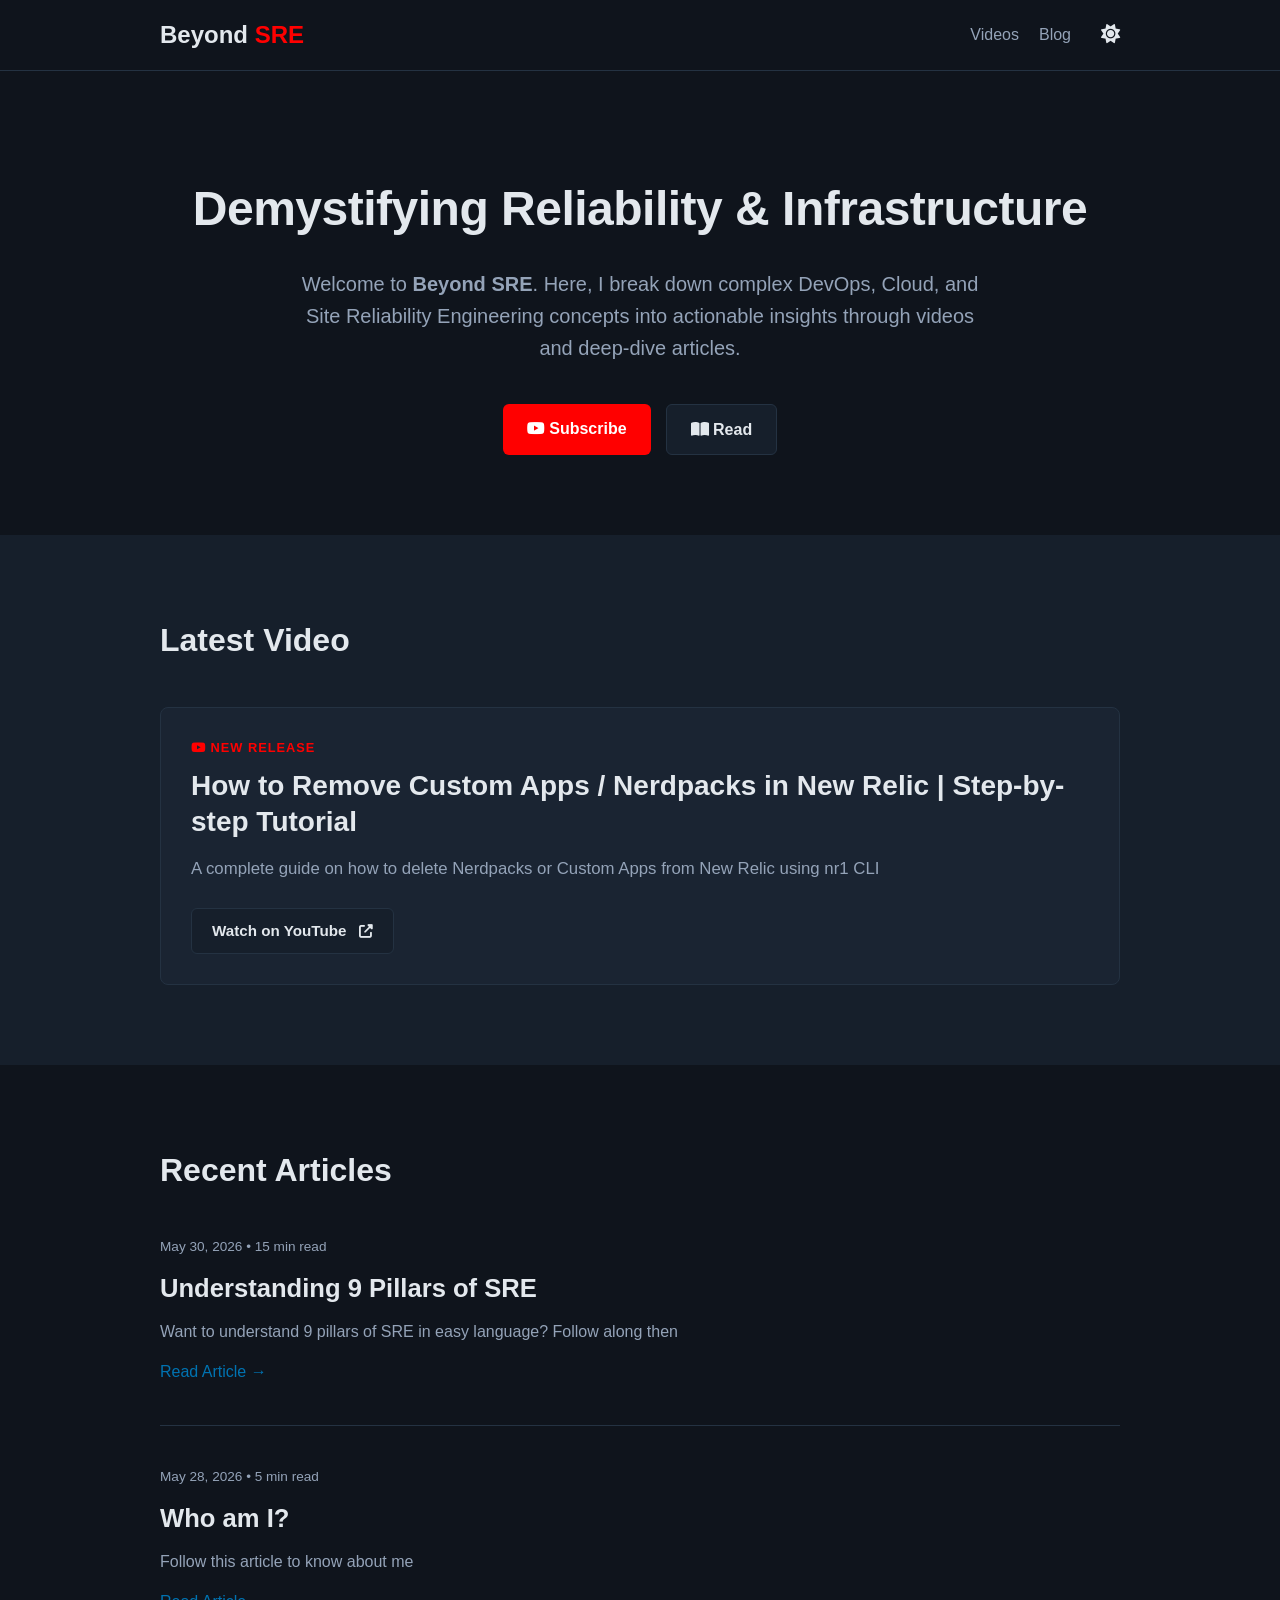
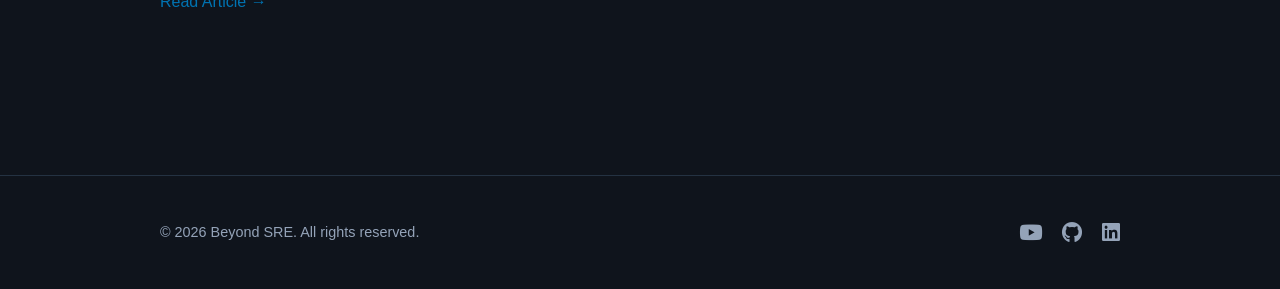
==== index.html @ 257428c2 "New blog on sre" ====
<!doctype html>
<html lang="en">
  <head>
    <meta charset="UTF-8" />
    <meta name="viewport" content="width=device-width, initial-scale=1.0" />
    <title>Beyond SRE</title>
    <link rel="stylesheet" href="style.css" />
    <link
      rel="stylesheet"
      href="https://cdnjs.cloudflare.com/ajax/libs/font-awesome/6.4.0/css/all.min.css"
    />
    <link rel="icon" href="favicon.png" type="image/png" />
  </head>
  <body>
    <header>
      <div class="container nav-container">
        <a href="#" class="logo">Beyond <span class="accent">SRE</span></a>
        <nav>
          <ul class="nav-links">
            <li><a href="#videos">Videos</a></li>
            <li><a href="#blog">Blog</a></li>
          </ul>
          <button id="theme-toggle" aria-label="Toggle theme">
            <i class="fas fa-moon"></i>
          </button>
        </nav>
      </div>
    </header>

    <section id="about" class="hero">
      <div class="container hero-content">
        <h1>Demystifying Reliability & Infrastructure</h1>
        <p>
          Welcome to <strong>Beyond SRE</strong>. Here, I break down complex
          DevOps, Cloud, and Site Reliability Engineering concepts into
          actionable insights through videos and deep-dive articles.
        </p>
        <div class="hero-cta">
          <a
            href="https://youtube.com/@beyondsre"
            target="_blank"
            class="btn btn-primary"
            ><i class="fab fa-youtube"></i> Subscribe</a
          >
          <a href="#blog" class="btn btn-secondary"
            ><i class="fas fa-book-open"></i> Read</a
          >
        </div>
      </div>
    </section>

    <section id="videos" class="section-padding bg-alt">
      <div class="container">
        <h2 class="section-title">Latest Video</h2>

        <div class="video-horizontal-card">
          <div class="video-right">
            <span class="video-tag"
              ><i class="fab fa-youtube"></i> New Release</span
            >
            <h3>
              How to Remove Custom Apps / Nerdpacks in New Relic | Step-by-step
              Tutorial
            </h3>
            <p>
              A complete guide on how to delete Nerdpacks or Custom Apps from
              New Relic using nr1 CLI
            </p>
            <a
              href="https://youtu.be/1CXdH6DP-tQ"
              target="_blank"
              class="btn btn-secondary video-link-btn"
            >
              Watch on YouTube <i class="fas fa-external-link-alt"></i>
            </a>
          </div>
        </div>
      </div>
    </section>

    <section id="blog" class="section-padding">
      <div class="container">
        <h2 class="section-title">Recent Articles</h2>

        <div class="blog-grid"></div>
      </div>
    </section>

    <footer>
      <div class="container footer-content">
        <p>&copy; 2026 Beyond SRE. All rights reserved.</p>
        <div class="social-links">
          <a
            href="https://youtube.com/@beyondsre"
            target="_blank"
            aria-label="YouTube"
            ><i class="fab fa-youtube"></i
          ></a>
          <a
            href="https://github.com/shayansaha85"
            target="_blank"
            aria-label="GitHub"
            ><i class="fab fa-github"></i
          ></a>
          <a
            href="https://linkedin.com/in/shayansaha85"
            target="_blank"
            aria-label="LinkedIn"
            ><i class="fab fa-linkedin"></i
          ></a>
        </div>
      </div>
    </footer>

    <script src="script.js"></script>
  </body>
</html>
---- style.css ----
/* ==========================================================================
   1. CSS VARIABLES (Light/Dark Mode Theme)
   ========================================================================== */
:root {
    --bg-color: #ffffff;
    --bg-alt: #f8f9fa;
    --text-color: #212529;
    --text-muted: #6c757d;
    --primary-color: #ff0000; /* YouTube Red */
    --accent-color: #0073b1;  /* Clean Tech Blue */
    --border-color: #e9ecef;
    --card-bg: #ffffff;
}

[data-theme="dark"] {
    --bg-color: #0f141c;
    --bg-alt: #161f2b;
    --text-color: #e3e8ed;
    --text-muted: #94a3b8;
    --border-color: #243242;
    --card-bg: #1a2432;
}

/* ==========================================================================
   2. BASE RESETS & TYPOGRAPHY
   ========================================================================== */
* {
    margin: 0;
    padding: 0;
    box-sizing: border-box;
}

html {
    scroll-behavior: smooth;
}

body {
    font-family: -apple-system, BlinkMacSystemFont, Roboto, sans-serif;
    background-color: var(--bg-color);
    color: var(--text-color);
    line-height: 1.6;
    transition: background-color 0.3s, color 0.3s;
}

.container {
    max-width: 1000px;
    margin: 0 auto;
    padding: 0 20px;
}

/* --- Utilities --- */
.section-padding {
    padding: 80px 0;
}

.bg-alt {
    background-color: var(--bg-alt);
}

.section-title {
    font-size: 2rem;
    margin-bottom: 40px;
    position: relative;
}

/* ==========================================================================
   3. HEADER & NAVIGATION
   ========================================================================== */
header {
    background-color: var(--bg-color);
    border-bottom: 1px solid var(--border-color);
    position: sticky;
    top: 0;
    z-index: 100;
}

.nav-container {
    display: flex;
    justify-content: space-between;
    align-items: center;
    height: 70px;
}

.logo {
    font-size: 1.5rem;
    font-weight: 700;
    text-decoration: none;
    color: var(--text-color);
}

.logo .accent {
    color: var(--primary-color);
}

nav {
    display: flex;
    align-items: center;
    gap: 30px;
}

.nav-links {
    display: flex;
    list-style: none;
    gap: 20px;
}

.nav-links a {
    text-decoration: none;
    color: var(--text-muted);
    font-weight: 500;
    transition: color 0.2s;
}

.nav-links a:hover {
    color: var(--text-color);
}

#theme-toggle {
    background: none;
    border: none;
    color: var(--text-color);
    cursor: pointer;
    font-size: 1.2rem;
}

/* ==========================================================================
   4. HERO SECTION
   ========================================================================== */
.hero {
    padding: 100px 0 80px 0;
    text-align: center;
}

.hero h1 {
    font-size: 3rem;
    margin-bottom: 20px;
    letter-spacing: -0.5px;
}

.hero p {
    font-size: 1.25rem;
    color: var(--text-muted);
    max-width: 700px;
    margin: 0 auto 40px auto;
}

.hero-cta {
    display: flex;
    justify-content: center;
    gap: 15px;
}

/* --- Reusable Buttons --- */
.btn {
    display: inline-block;
    padding: 12px 24px;
    border-radius: 6px;
    text-decoration: none;
    font-weight: 600;
    transition: transform 0.2s, opacity 0.2s;
}

.btn:active {
    transform: scale(0.98);
}

.btn-primary {
    background-color: var(--primary-color);
    color: #ffffff;
}

.btn-secondary {
    background-color: var(--bg-alt);
    color: var(--text-color);
    border: 1px solid var(--border-color);
}

/* ==========================================================================
   5. LATEST VIDEO SECTION (Horizontal Layout)
   ========================================================================== */
.video-horizontal-card {
    display: flex;
    gap: 40px;
    background-color: var(--card-bg);
    border: 1px solid var(--border-color);
    border-radius: 8px;
    overflow: hidden;
    padding: 30px;
    align-items: center;
}

.video-left {
    flex: 1;
    min-width: 300px;
}

.video-img {
    width: 100%;
    height: auto;
    aspect-ratio: 16 / 9;
    object-fit: cover;
    border-radius: 6px;
    display: block;
}

.video-right {
    flex: 1.2;
    display: flex;
    flex-direction: column;
    align-items: flex-start;
}

.video-tag {
    font-size: 0.8rem;
    text-transform: uppercase;
    font-weight: 700;
    color: var(--primary-color);
    margin-bottom: 10px;
    letter-spacing: 1px;
}

.video-right h3 {
    font-size: 1.75rem;
    margin-bottom: 15px;
    line-height: 1.3;
}

.video-right p {
    color: var(--text-muted);
    margin-bottom: 25px;
    font-size: 1.05rem;
}

.video-link-btn {
    padding: 10px 20px;
    font-size: 0.95rem;
}

.video-link-btn i {
    margin-left: 8px;
    font-size: 0.85rem;
}

/* ==========================================================================
   6. BLOG GRID SECTION
   ========================================================================== */
.blog-grid {
    display: flex;
    flex-direction: column;
    gap: 40px;
}

.blog-card {
    padding-bottom: 40px;
    border-bottom: 1px solid var(--border-color);
}

.blog-card:last-child {
    border-bottom: none;
}

.blog-meta {
    font-size: 0.85rem;
    color: var(--text-muted);
    margin-bottom: 10px;
}

.blog-card h3 a {
    color: var(--text-color);
    text-decoration: none;
    font-size: 1.6rem;
}

.blog-card h3 a:hover {
    color: var(--accent-color);
}

.blog-card p {
    color: var(--text-muted);
    margin-top: 10px;
    margin-bottom: 15px;
    max-width: 800px;
}

.read-more {
    color: var(--accent-color);
    text-decoration: none;
    font-weight: 500;
}

/* ==========================================================================
   7. FOOTER SECTION
   ========================================================================== */
footer {
    border-top: 1px solid var(--border-color);
    padding: 40px 0;
    margin-top: 40px;
}

.footer-content {
    display: flex;
    justify-content: space-between;
    align-items: center;
    color: var(--text-muted);
    font-size: 0.9rem;
}

.social-links {
    display: flex;
    gap: 20px;
}

.social-links a {
    color: var(--text-muted);
    font-size: 1.3rem;
    transition: color 0.2s;
}

.social-links a:hover {
    color: var(--text-color);
}

/* ==========================================================================
   8. MOBILE RESPONSIVENESS MEDIA QUERIES
   ========================================================================== */
@media (max-width: 768px) {
    /* Main Layout Adapts */
    .hero h1 {
        font-size: 2.2rem;
    }
    
    /* Video Row turns into a Vertical Stack */
    .video-horizontal-card {
        flex-direction: column;
        padding: 20px;
        gap: 20px;
    }
    
    .video-left {
        width: 100%;
        min-width: unset;
    }
    
    .video-right h3 {
        font-size: 1.4rem;
    }

    /* Footer shifts to stack centered */
    .footer-content {
        flex-direction: column;
        gap: 20px;
        text-align: center;
    }
}
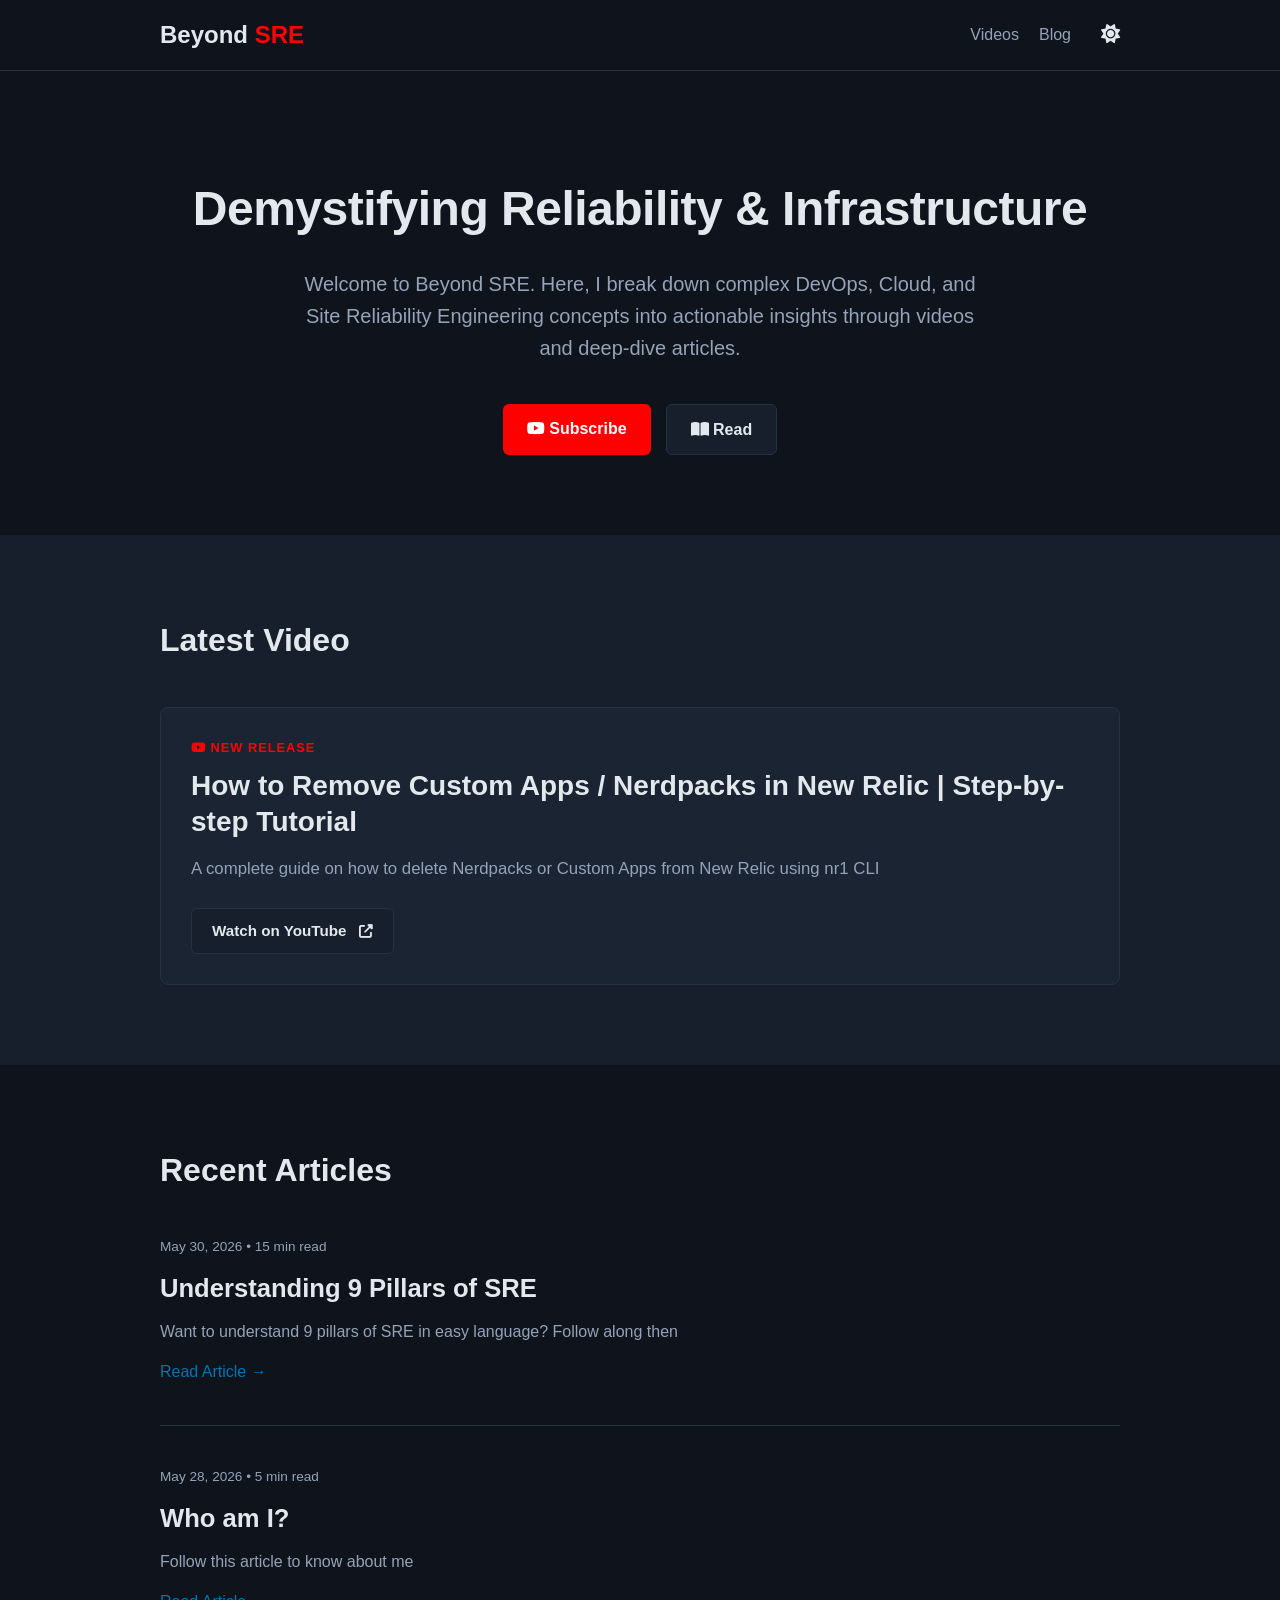
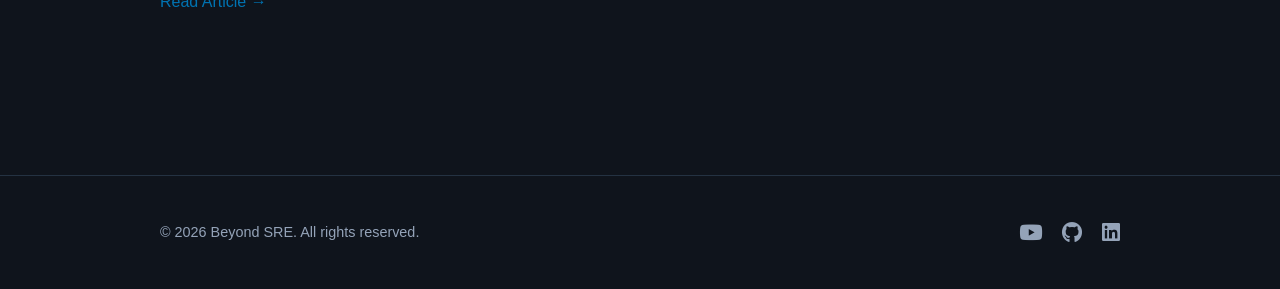
==== commit ffe08ea8: "Beyond SRE was bold. Made it normal in the intro text" ====
--- a/index.html
+++ b/index.html
@@ -31,7 +31,7 @@
       <div class="container hero-content">
         <h1>Demystifying Reliability & Infrastructure</h1>
         <p>
-          Welcome to <strong>Beyond SRE</strong>. Here, I break down complex
+          Welcome to Beyond SRE. Here, I break down complex
           DevOps, Cloud, and Site Reliability Engineering concepts into
           actionable insights through videos and deep-dive articles.
         </p>
--- a/style.css
+++ b/style.css
@@ -35,7 +35,7 @@
 }
 
 body {
-    font-family: -apple-system, BlinkMacSystemFont, Roboto, sans-serif;
+    font-family: Helvetica;
     background-color: var(--bg-color);
     color: var(--text-color);
     line-height: 1.6;
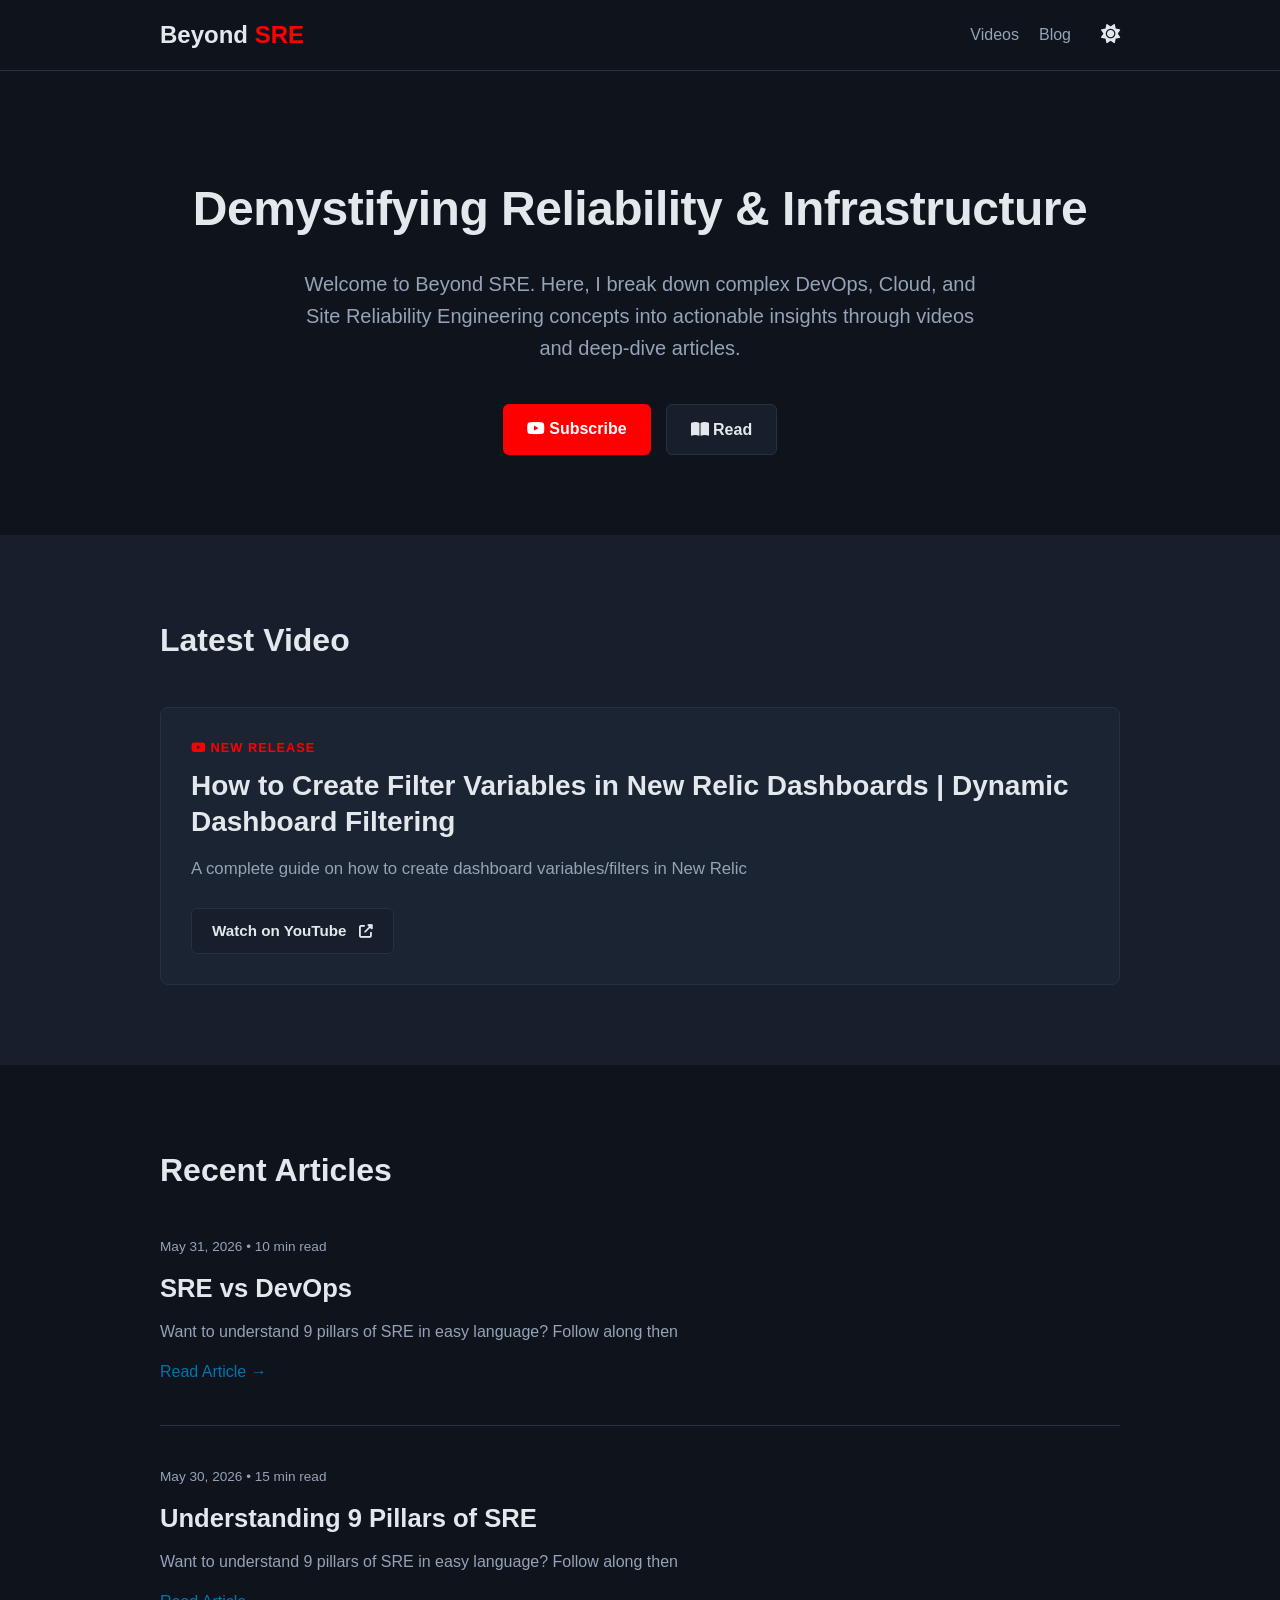
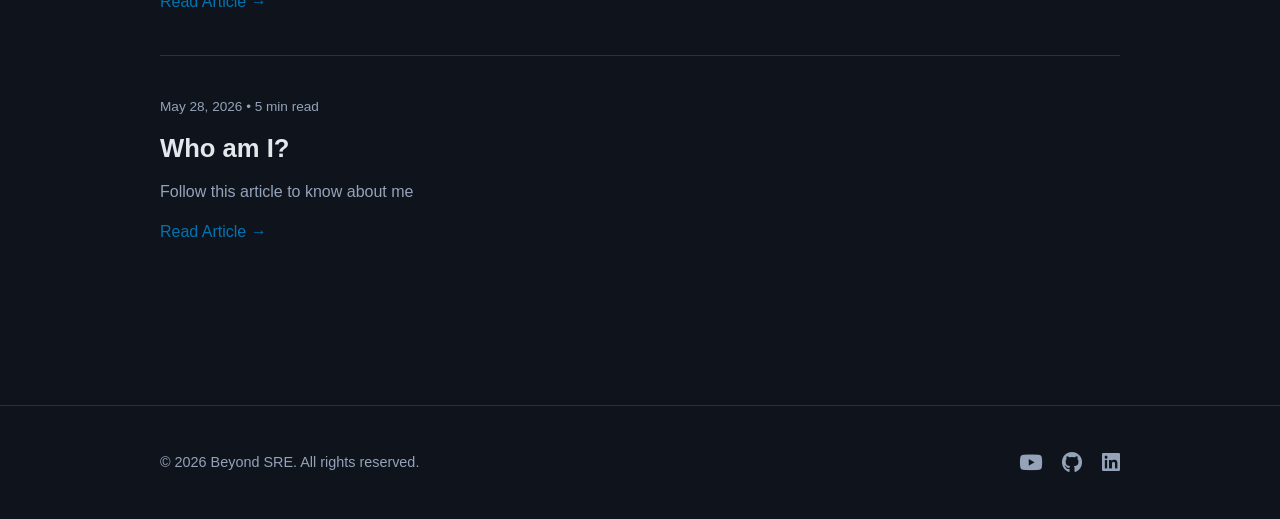
==== commit ce3551c2: "Add : New Video, New Blog" ====
--- a/index.html
+++ b/index.html
@@ -59,15 +59,13 @@
               ><i class="fab fa-youtube"></i> New Release</span
             >
             <h3>
-              How to Remove Custom Apps / Nerdpacks in New Relic | Step-by-step
-              Tutorial
+              How to Create Filter Variables in New Relic Dashboards | Dynamic Dashboard Filtering
             </h3>
             <p>
-              A complete guide on how to delete Nerdpacks or Custom Apps from
-              New Relic using nr1 CLI
+              A complete guide on how to create dashboard variables/filters in New Relic
             </p>
             <a
-              href="https://youtu.be/1CXdH6DP-tQ"
+              href="https://youtu.be/UW4cWfcz2kY"
               target="_blank"
               class="btn btn-secondary video-link-btn"
             >
